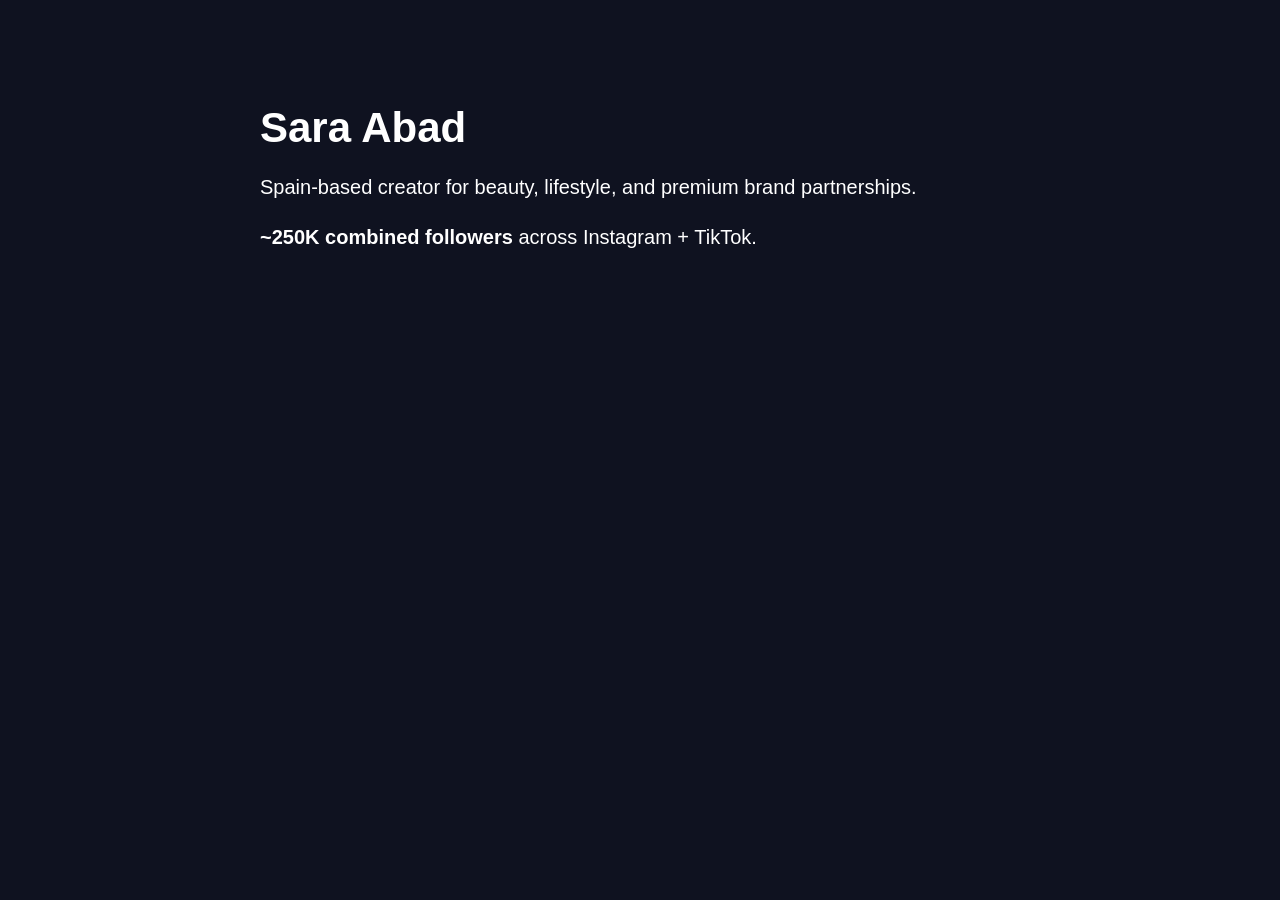
==== index.html @ 35007bee "Recreate Sara Abad site files on work branch" ====
<!doctype html>
<html lang="en">
<head>
  <meta charset="UTF-8" />
  <meta name="viewport" content="width=device-width, initial-scale=1.0" />
  <title>Sara Abad | Creator Profile</title>
  <link rel="stylesheet" href="styles.css" />
</head>
<body>
  <main class="wrap">
    <h1>Sara Abad</h1>
    <p>Spain-based creator for beauty, lifestyle, and premium brand partnerships.</p>
    <p><strong>~250K combined followers</strong> across Instagram + TikTok.</p>
  </main>
  <script src="script.js"></script>
</body>
</html>
---- styles.css ----
body{font-family:Arial,sans-serif;background:#0f1220;color:#fff;margin:0}
.wrap{max-width:760px;margin:80px auto;padding:24px}
h1{font-size:42px;margin:0 0 16px}
p{font-size:20px;line-height:1.5}
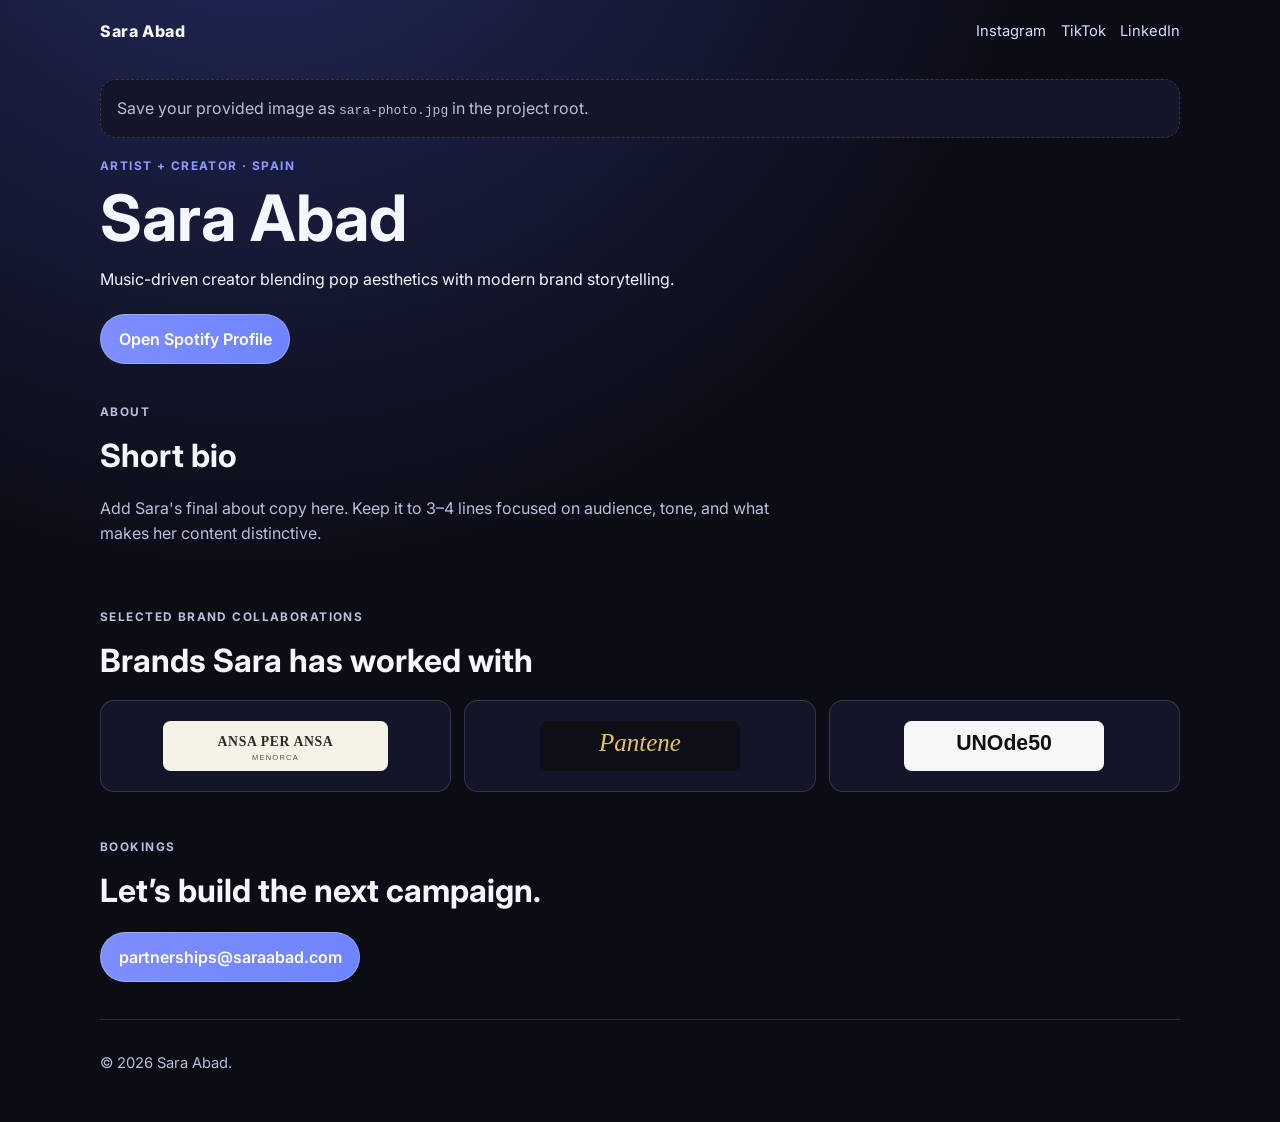
==== commit b4844f95: "Condense Sara site with front-centered photo and brand logo row" ====
--- a/index.html
+++ b/index.html
@@ -1,17 +1,84 @@
 <!doctype html>
 <html lang="en">
-<head>
-  <meta charset="UTF-8" />
-  <meta name="viewport" content="width=device-width, initial-scale=1.0" />
-  <title>Sara Abad | Creator Profile</title>
-  <link rel="stylesheet" href="styles.css" />
-</head>
-<body>
-  <main class="wrap">
-    <h1>Sara Abad</h1>
-    <p>Spain-based creator for beauty, lifestyle, and premium brand partnerships.</p>
-    <p><strong>~250K combined followers</strong> across Instagram + TikTok.</p>
-  </main>
-  <script src="script.js"></script>
-</body>
+  <head>
+    <meta charset="UTF-8" />
+    <meta name="viewport" content="width=device-width, initial-scale=1.0" />
+    <title>Sara Abad | Media Page</title>
+    <meta
+      name="description"
+      content="Sara Abad official media page with social links, Spotify profile, and selected brand collaborations."
+    />
+    <link rel="preconnect" href="https://fonts.googleapis.com" />
+    <link rel="preconnect" href="https://fonts.gstatic.com" crossorigin />
+    <link href="https://fonts.googleapis.com/css2?family=Inter:wght@400;500;600;700;800&display=swap" rel="stylesheet" />
+    <link rel="stylesheet" href="styles.css" />
+  </head>
+  <body>
+    <header class="shell topbar">
+      <p class="logo">Sara Abad</p>
+      <nav class="social-nav" aria-label="Social links">
+        <a href="https://www.instagram.com/iamsaraabad/" target="_blank" rel="noopener noreferrer">Instagram</a>
+        <a href="https://www.tiktok.com/@saraabadmu" target="_blank" rel="noopener noreferrer">TikTok</a>
+        <a href="https://www.linkedin.com/in/sara-garc%C3%ADa-abad-19b948164/" target="_blank" rel="noopener noreferrer">LinkedIn</a>
+      </nav>
+    </header>
+
+    <main>
+      <section class="shell hero">
+        <img
+          class="hero-photo"
+          src="sara-photo.jpg"
+          alt="Sara Abad smiling in an airplane cockpit wearing a headset and high-visibility vest"
+          loading="eager"
+          onerror="this.style.display='none'; this.nextElementSibling.style.display='block';"
+        />
+        <p class="photo-fallback">Save your provided image as <code>sara-photo.jpg</code> in the project root.</p>
+
+        <div class="hero-copy">
+          <p class="kicker">Artist + Creator · Spain</p>
+          <h1>Sara Abad</h1>
+          <p>
+            Music-driven creator blending pop aesthetics with modern brand storytelling.
+          </p>
+          <a class="btn" href="https://open.spotify.com/artist/1UOkEgsYGAW2aFbLemhunt?si=dZ9lsjVOSlq-ufu7lNiA9g" target="_blank" rel="noopener noreferrer">Open Spotify Profile</a>
+        </div>
+      </section>
+
+      <section class="shell section">
+        <p class="kicker">About</p>
+        <h2>Short bio</h2>
+        <p>
+          Add Sara's final about copy here. Keep it to 3–4 lines focused on audience, tone, and what makes her content distinctive.
+        </p>
+      </section>
+
+      <section class="shell section">
+        <p class="kicker">Selected Brand Collaborations</p>
+        <h2>Brands Sara has worked with</h2>
+        <div class="brand-grid">
+          <article class="brand-card">
+            <img src="logo-ansa-per-ansa.svg" alt="Ansa Per Ansa Menorca logo" />
+          </article>
+          <article class="brand-card">
+            <img src="logo-pantene.svg" alt="Pantene logo" />
+          </article>
+          <article class="brand-card">
+            <img src="logo-uno-de-50.svg" alt="Uno de 50 logo" />
+          </article>
+        </div>
+      </section>
+
+      <section class="shell section contact">
+        <p class="kicker">Bookings</p>
+        <h2>Let’s build the next campaign.</h2>
+        <a class="btn" href="mailto:partnerships@saraabad.com">partnerships@saraabad.com</a>
+      </section>
+    </main>
+
+    <footer class="shell footer">
+      <p>© <span id="year"></span> Sara Abad.</p>
+    </footer>
+
+    <script src="script.js"></script>
+  </body>
 </html>
--- a/styles.css
+++ b/styles.css
@@ -1,4 +1,166 @@
-body{font-family:Arial,sans-serif;background:#0f1220;color:#fff;margin:0}
-.wrap{max-width:760px;margin:80px auto;padding:24px}
-h1{font-size:42px;margin:0 0 16px}
-p{font-size:20px;line-height:1.5}
+:root {
+  --bg: #0b0c14;
+  --panel: #131628;
+  --text: #f5f7ff;
+  --muted: #b7bfdc;
+  --border: rgba(255, 255, 255, 0.14);
+  --brand: #8f9aff;
+}
+
+* { box-sizing: border-box; }
+
+body {
+  margin: 0;
+  font-family: "Inter", system-ui, -apple-system, sans-serif;
+  color: var(--text);
+  background: radial-gradient(circle at 20% -20%, #242c63 0%, var(--bg) 48%);
+  line-height: 1.55;
+}
+
+a { color: inherit; }
+
+.shell {
+  width: min(1080px, 92vw);
+  margin: 0 auto;
+}
+
+.topbar {
+  display: flex;
+  justify-content: space-between;
+  align-items: center;
+  gap: 1rem;
+  padding: 1.2rem 0;
+}
+
+.logo {
+  margin: 0;
+  font-weight: 800;
+  letter-spacing: 0.04em;
+}
+
+.social-nav {
+  display: flex;
+  gap: 0.9rem;
+  flex-wrap: wrap;
+  justify-content: flex-end;
+}
+
+.social-nav a {
+  text-decoration: none;
+  color: #d8deff;
+  font-size: 0.92rem;
+}
+
+.hero {
+  margin-top: 0.8rem;
+}
+
+.hero-photo {
+  width: 100%;
+  display: block;
+  border-radius: 22px;
+  border: 1px solid var(--border);
+  max-height: 78vh;
+  object-fit: cover;
+}
+
+.photo-fallback {
+  display: none;
+  background: var(--panel);
+  border: 1px dashed var(--border);
+  border-radius: 16px;
+  padding: 1rem;
+  color: var(--muted);
+}
+
+.hero-copy {
+  margin-top: 1.15rem;
+  max-width: 70ch;
+}
+
+.kicker {
+  margin: 0 0 0.6rem;
+  text-transform: uppercase;
+  letter-spacing: 0.12em;
+  font-size: 0.74rem;
+  color: var(--brand);
+  font-weight: 700;
+}
+
+h1 {
+  font-size: clamp(2.2rem, 7vw, 4rem);
+  line-height: 1.03;
+  margin: 0 0 0.6rem;
+}
+
+h2 {
+  margin: 0 0 0.6rem;
+  font-size: clamp(1.4rem, 4vw, 2rem);
+}
+
+.section {
+  padding: 2.4rem 0 0.5rem;
+}
+
+.section p {
+  color: var(--muted);
+  max-width: 72ch;
+}
+
+.brand-grid {
+  margin-top: 0.9rem;
+  display: grid;
+  grid-template-columns: repeat(3, minmax(0, 1fr));
+  gap: 0.8rem;
+}
+
+.brand-card {
+  background: var(--panel);
+  border: 1px solid var(--border);
+  border-radius: 14px;
+  min-height: 92px;
+  display: grid;
+  place-items: center;
+  padding: 0.9rem;
+}
+
+.brand-card img {
+  max-width: 100%;
+  max-height: 50px;
+}
+
+.btn {
+  margin-top: 0.4rem;
+  display: inline-flex;
+  align-items: center;
+  justify-content: center;
+  text-decoration: none;
+  color: #fff;
+  background: linear-gradient(90deg, #7e8eff, #6f84ff);
+  border: 1px solid rgba(255, 255, 255, 0.24);
+  border-radius: 999px;
+  padding: 0.74rem 1.1rem;
+  font-weight: 600;
+}
+
+.contact {
+  padding-bottom: 2.3rem;
+}
+
+.footer {
+  border-top: 1px solid var(--border);
+  color: var(--muted);
+  font-size: 0.92rem;
+  padding: 1.1rem 0 2rem;
+}
+
+@media (max-width: 760px) {
+  .topbar {
+    align-items: flex-start;
+    flex-direction: column;
+  }
+
+  .brand-grid {
+    grid-template-columns: 1fr;
+  }
+}
